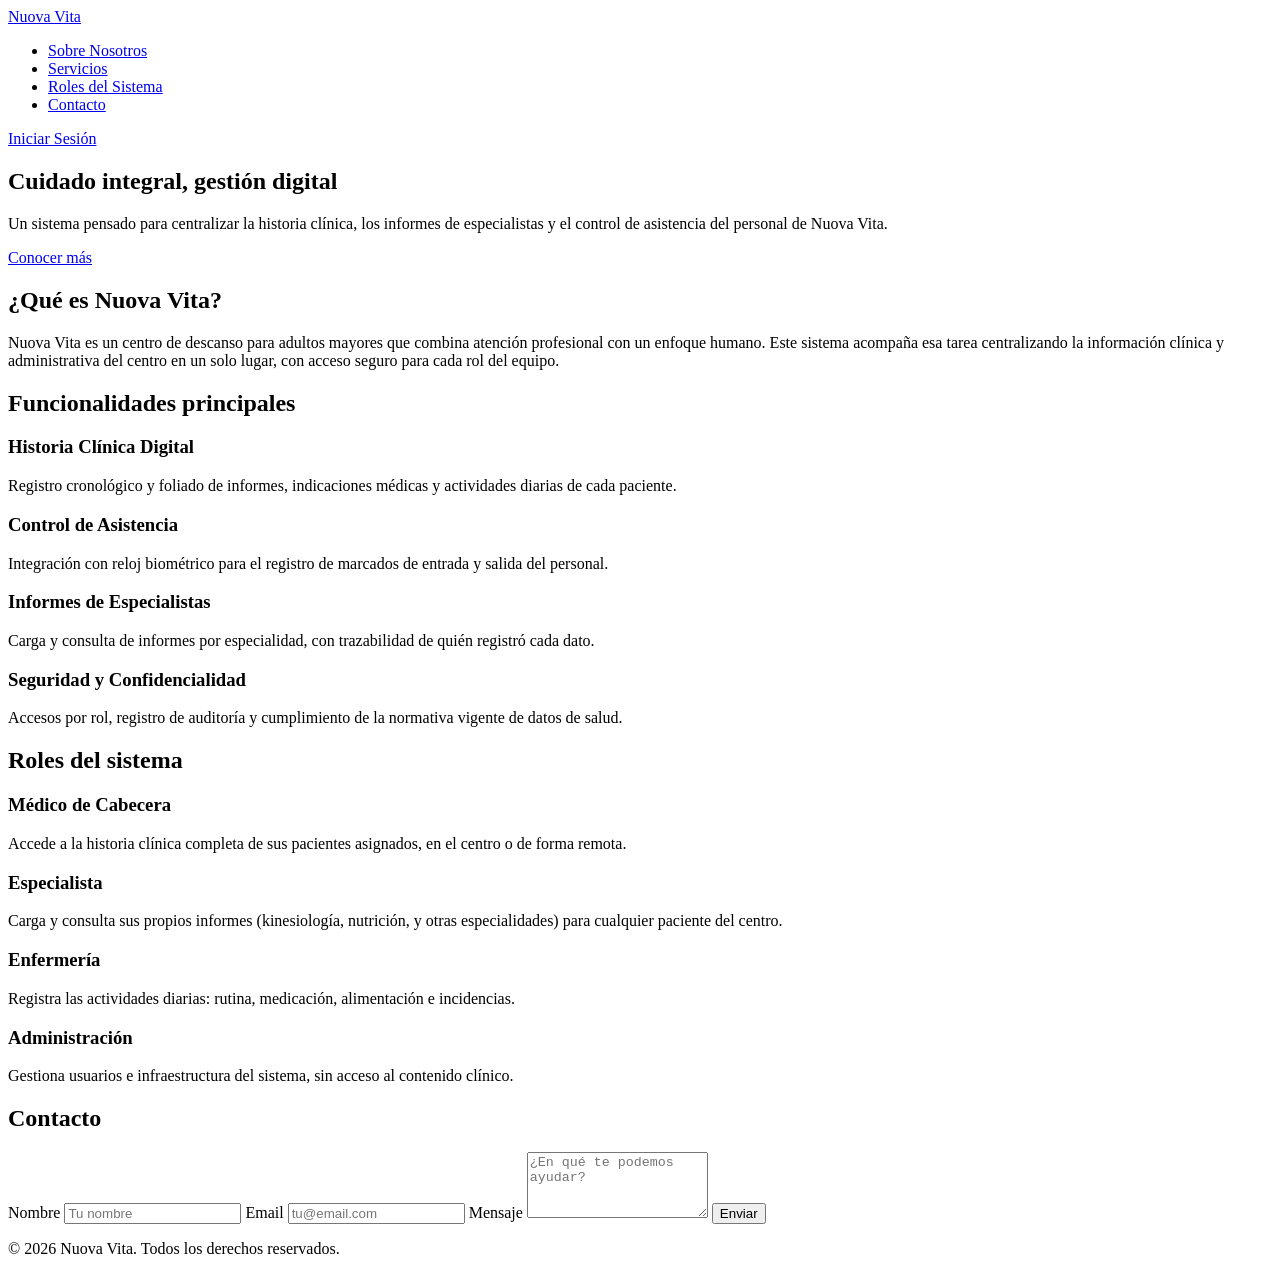
==== index.html @ c9beff94 "Creacion de index.html como maqueta TP1" ====
<!doctype html>
<!--
============================================================================
Nuova Vita — Landing / presentación institucional
----------------------------------------------------------------------------
Página de inicio del sitio. Presenta el centro y el sistema de gestión.
Estructura general:
    1. Header  -> logo + navegación + acceso al login
    2. Hero    -> mensaje principal de bienvenida
    3. Sobre Nosotros -> qué es Nuova Vita
    4. Servicios / Funcionalidades -> tarjetas
    5. Roles del sistema -> tarjetas
    6. Contacto -> formulario
    7. Footer
============================================================================
-->
<html lang="es">
    <head>
        <meta charset="UTF-8" />
        <meta name="viewport" content="width=device-width, initial-scale=1.0" />
        <title>Nuova Vita | Centro de Cuidado para Adultos Mayores</title>
        <meta
            name="description"
            content="Nuova Vita: centro de descanso para adultos mayores. Sistema de historia clínica digital, informes de especialistas y control de asistencia del personal."
        />

        <!-- Tipografías del sitio (Poppins para títulos, Nunito Sans para texto) -->
        <link rel="preconnect" href="https://fonts.googleapis.com" />
        <link rel="preconnect" href="https://fonts.gstatic.com" crossorigin />
        <link
            href="https://fonts.googleapis.com/css2?family=Poppins:wght@500;600;700&amp;family=Nunito+Sans:wght@400;600&amp;display=swap"
            rel="stylesheet"
        />

        <!-- Hoja de estilos propia -->
        <link rel="stylesheet" href="css/styles.css" />
    </head>
    <body>
        <!-- ===================== 1. Encabezado y navegación ===================== -->
        <header class="site-header">
            <div class="container header-inner">
                <a href="index.html" class="logo">Nuova Vita</a>

                <!-- Menú de anclas hacia las secciones de esta misma página -->
                <nav class="main-nav" aria-label="Navegación principal">
                    <ul>
                        <li><a href="#sobre-nosotros">Sobre Nosotros</a></li>
                        <li><a href="#servicios">Servicios</a></li>
                        <li><a href="#roles">Roles del Sistema</a></li>
                        <li><a href="#contacto">Contacto</a></li>
                    </ul>
                </nav>

                <!-- Acceso al sistema interno -->
                <a href="login.html" class="btn btn-primary">Iniciar Sesión</a>
            </div>
        </header>

        <main>
            <!-- ===================== 2. Hero (bienvenida) ===================== -->
            <section class="hero">
                <div class="container hero-content">
                    <h1>Cuidado integral, gestión digital</h1>
                    <p class="hero-subtitle">
                        Un sistema pensado para centralizar la historia clínica,
                        los informes de especialistas y el control de asistencia
                        del personal de Nuova Vita.
                    </p>
                    <a href="#servicios" class="btn btn-secondary"
                        >Conocer más</a
                    >
                </div>
            </section>

            <!-- ===================== 3. Sobre Nosotros ===================== -->
            <section id="sobre-nosotros" class="section">
                <div class="container">
                    <h2>¿Qué es Nuova Vita?</h2>
                    <p>
                        Nuova Vita es un centro de descanso para adultos mayores
                        que combina atención profesional con un enfoque humano.
                        Este sistema acompaña esa tarea centralizando la
                        información clínica y administrativa del centro en un
                        solo lugar, con acceso seguro para cada rol del equipo.
                    </p>
                </div>
            </section>

            <!-- ===================== 4. Servicios / Funcionalidades ===================== -->
            <section id="servicios" class="section section-alt">
                <div class="container">
                    <h2>Funcionalidades principales</h2>

                    <!-- Grilla de tarjetas: una por funcionalidad del sistema -->
                    <div class="card-grid">
                        <article class="card">
                            <h3>Historia Clínica Digital</h3>
                            <p>
                                Registro cronológico y foliado de informes,
                                indicaciones médicas y actividades diarias de
                                cada paciente.
                            </p>
                        </article>
                        <article class="card">
                            <h3>Control de Asistencia</h3>
                            <p>
                                Integración con reloj biométrico para el
                                registro de marcados de entrada y salida del
                                personal.
                            </p>
                        </article>
                        <article class="card">
                            <h3>Informes de Especialistas</h3>
                            <p>
                                Carga y consulta de informes por especialidad,
                                con trazabilidad de quién registró cada dato.
                            </p>
                        </article>
                        <article class="card">
                            <h3>Seguridad y Confidencialidad</h3>
                            <p>
                                Accesos por rol, registro de auditoría y
                                cumplimiento de la normativa vigente de datos de
                                salud.
                            </p>
                        </article>
                    </div>
                </div>
            </section>

            <!-- ===================== 5. Roles del sistema ===================== -->
            <section id="roles" class="section">
                <div class="container">
                    <h2>Roles del sistema</h2>

                    <!-- Misma grilla, con la variante .card-role (franja salvia) -->
                    <div class="card-grid">
                        <article class="card card-role">
                            <h3>Médico de Cabecera</h3>
                            <p>
                                Accede a la historia clínica completa de sus
                                pacientes asignados, en el centro o de forma
                                remota.
                            </p>
                        </article>
                        <article class="card card-role">
                            <h3>Especialista</h3>
                            <p>
                                Carga y consulta sus propios informes
                                (kinesiología, nutrición, y otras
                                especialidades) para cualquier paciente del
                                centro.
                            </p>
                        </article>
                        <article class="card card-role">
                            <h3>Enfermería</h3>
                            <p>
                                Registra las actividades diarias: rutina,
                                medicación, alimentación e incidencias.
                            </p>
                        </article>
                        <article class="card card-role">
                            <h3>Administración</h3>
                            <p>
                                Gestiona usuarios e infraestructura del sistema,
                                sin acceso al contenido clínico.
                            </p>
                        </article>
                    </div>
                </div>
            </section>

            <!-- ===================== 6. Contacto ===================== -->
            <section id="contacto" class="section section-alt">
                <div class="container">
                    <h2>Contacto</h2>

                    <!-- Formulario de consulta (todavía sin envío real: maqueta) -->
                    <form class="contact-form" action="#" method="post">
                        <label for="nombre">Nombre</label>
                        <input
                            type="text"
                            id="nombre"
                            name="nombre"
                            placeholder="Tu nombre"
                            autocomplete="name"
                            required
                        />

                        <label for="email">Email</label>
                        <input
                            type="email"
                            id="email"
                            name="email"
                            placeholder="tu@email.com"
                            autocomplete="email"
                            required
                        />

                        <label for="mensaje">Mensaje</label>
                        <textarea
                            id="mensaje"
                            name="mensaje"
                            rows="4"
                            placeholder="¿En qué te podemos ayudar?"
                            required
                        ></textarea>

                        <button type="submit" class="btn btn-primary">
                            Enviar
                        </button>
                    </form>
                </div>
            </section>
        </main>

        <!-- ===================== 7. Pie de página ===================== -->
        <footer class="site-footer">
            <div class="container">
                <p>&copy; 2026 Nuova Vita. Todos los derechos reservados.</p>
            </div>
        </footer>
    </body>
</html>
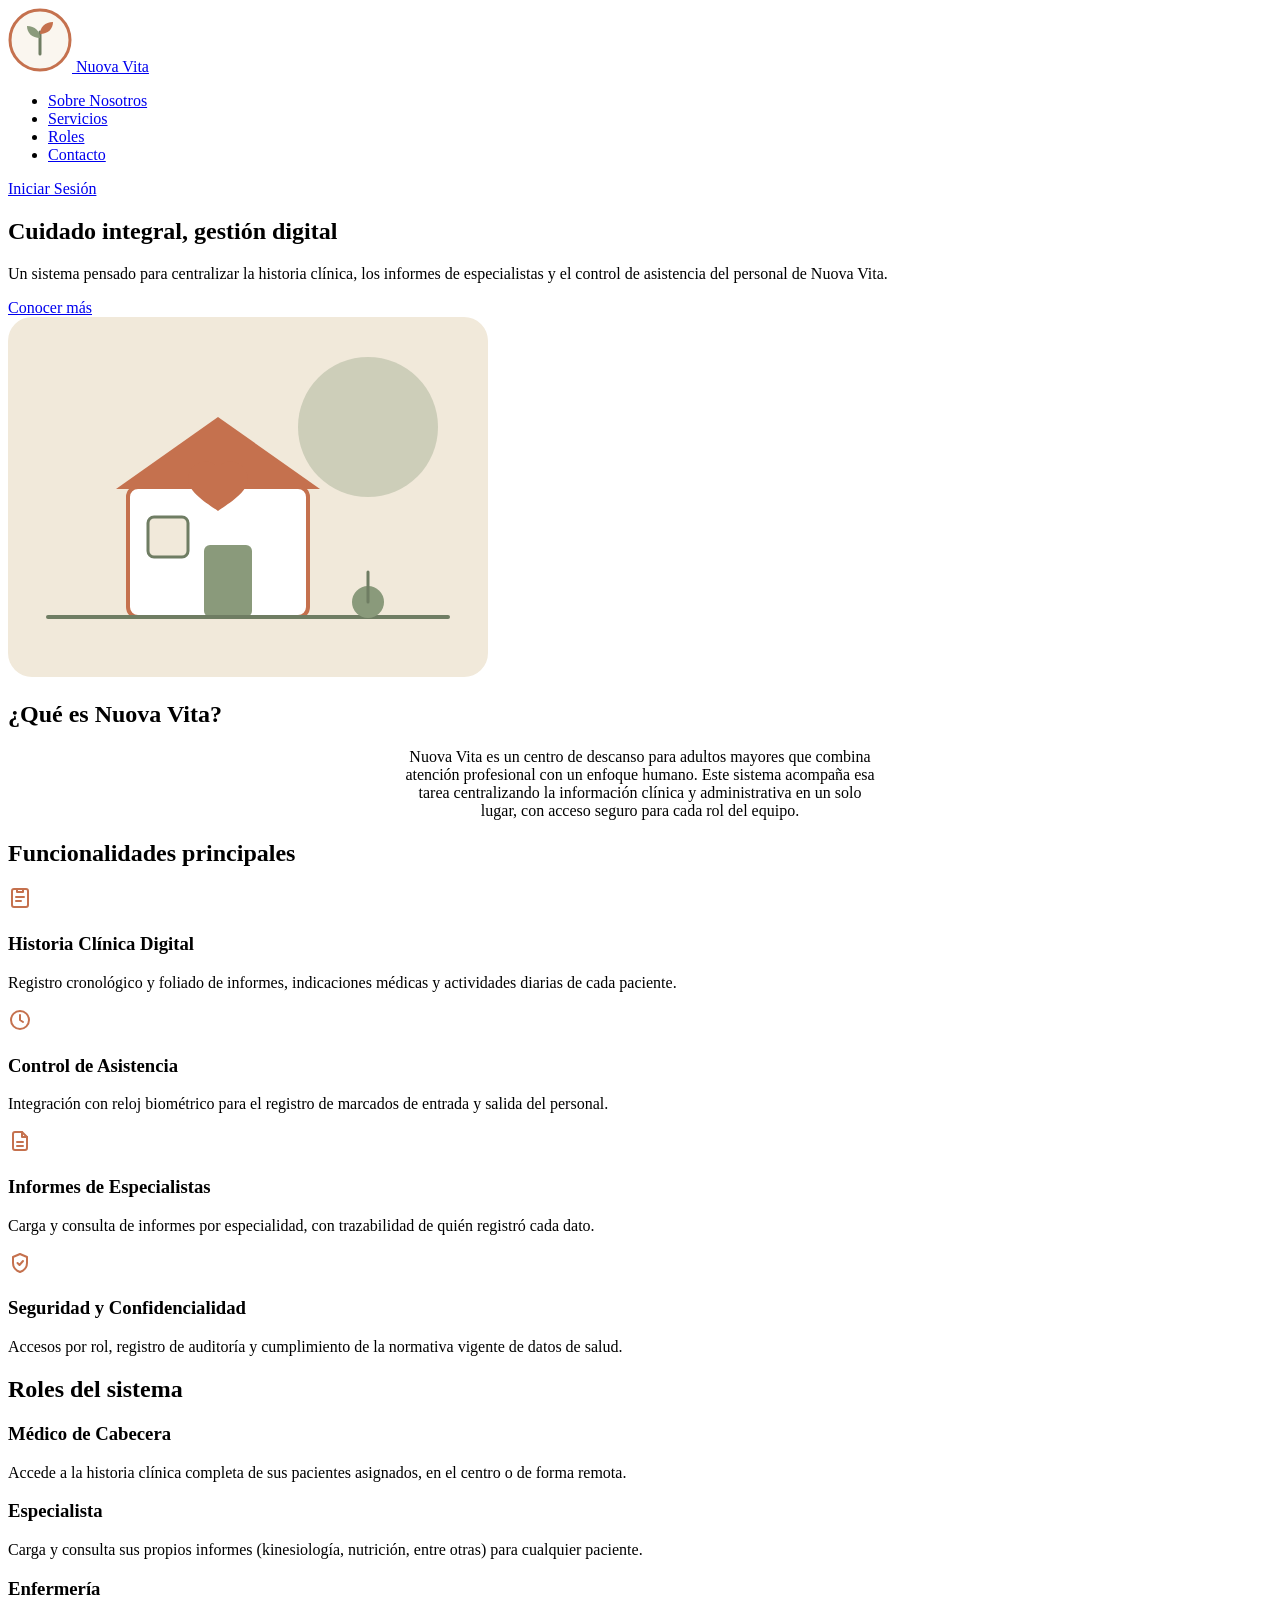
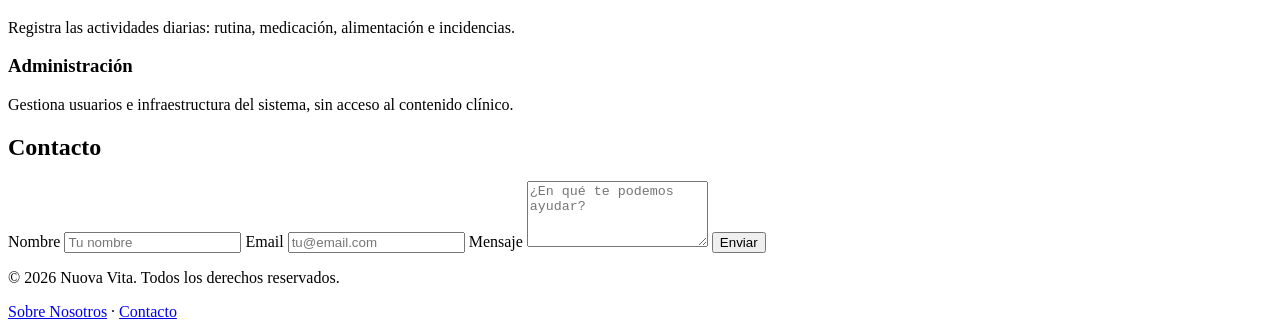
==== commit 2d6170a1: "Reformulacion de maquetado siguiendo pautas de tp2" ====
--- a/index.html
+++ b/index.html
@@ -1,224 +1,185 @@
-<!doctype html>
+<!DOCTYPE html>
 <!--
-============================================================================
-Nuova Vita — Landing / presentación institucional
-----------------------------------------------------------------------------
-Página de inicio del sitio. Presenta el centro y el sistema de gestión.
-Estructura general:
-    1. Header  -> logo + navegación + acceso al login
-    2. Hero    -> mensaje principal de bienvenida
-    3. Sobre Nosotros -> qué es Nuova Vita
-    4. Servicios / Funcionalidades -> tarjetas
-    5. Roles del sistema -> tarjetas
-    6. Contacto -> formulario
-    7. Footer
-============================================================================
+  ============================================================================
+  Nuova Vita — TP2 · index.html (landing institucional)
+  ----------------------------------------------------------------------------
+  HTML semántico: <header> <nav> <main> <section> <article> <footer>.
+  Secciones y técnica CSS que demuestra cada una:
+    · Hero        -> CSS Grid (texto + imagen)
+    · Servicios   -> CSS Grid (grilla de tarjetas)
+    · Roles       -> Flexbox (tarjetas con wrap)
+    · Contacto    -> Flexbox (formulario en columna)
+  Todos los estilos viven en el archivo externo style.css.
+  ============================================================================
 -->
 <html lang="es">
-    <head>
-        <meta charset="UTF-8" />
-        <meta name="viewport" content="width=device-width, initial-scale=1.0" />
-        <title>Nuova Vita | Centro de Cuidado para Adultos Mayores</title>
-        <meta
-            name="description"
-            content="Nuova Vita: centro de descanso para adultos mayores. Sistema de historia clínica digital, informes de especialistas y control de asistencia del personal."
-        />
+<head>
+  <meta charset="UTF-8">
+  <meta name="viewport" content="width=device-width, initial-scale=1.0">
+  <title>Nuova Vita | Centro de Cuidado para Adultos Mayores</title>
+  <link rel="icon" type="image/svg+xml" href="img/favicon.svg">
 
-        <!-- Tipografías del sitio (Poppins para títulos, Nunito Sans para texto) -->
-        <link rel="preconnect" href="https://fonts.googleapis.com" />
-        <link rel="preconnect" href="https://fonts.gstatic.com" crossorigin />
-        <link
-            href="https://fonts.googleapis.com/css2?family=Poppins:wght@500;600;700&amp;family=Nunito+Sans:wght@400;600&amp;display=swap"
-            rel="stylesheet"
-        />
+  <!-- Tipografías: Poppins (títulos) + Nunito Sans (texto) -->
+  <link rel="preconnect" href="https://fonts.googleapis.com">
+  <link href="https://fonts.googleapis.com/css2?family=Poppins:wght@500;600;700&amp;family=Nunito+Sans:wght@400;600&amp;display=swap" rel="stylesheet">
 
-        <!-- Hoja de estilos propia -->
-        <link rel="stylesheet" href="css/styles.css" />
-    </head>
-    <body>
-        <!-- ===================== 1. Encabezado y navegación ===================== -->
-        <header class="site-header">
-            <div class="container header-inner">
-                <a href="index.html" class="logo">Nuova Vita</a>
+  <!-- Hoja de estilos externa (obligatoria en el TP) -->
+  <link rel="stylesheet" href="style.css">
+</head>
+<body>
 
-                <!-- Menú de anclas hacia las secciones de esta misma página -->
-                <nav class="main-nav" aria-label="Navegación principal">
-                    <ul>
-                        <li><a href="#sobre-nosotros">Sobre Nosotros</a></li>
-                        <li><a href="#servicios">Servicios</a></li>
-                        <li><a href="#roles">Roles del Sistema</a></li>
-                        <li><a href="#contacto">Contacto</a></li>
-                    </ul>
-                </nav>
+  <!-- ===================== HEADER + NAV (Flexbox) ===================== -->
+  <header class="site-header">
+    <div class="container header-inner">
+      <a href="index.html" class="logo">
+        <img src="img/logo.svg" alt="Logo de Nuova Vita">
+        <span>Nuova Vita</span>
+      </a>
 
-                <!-- Acceso al sistema interno -->
-                <a href="login.html" class="btn btn-primary">Iniciar Sesión</a>
-            </div>
-        </header>
+      <nav class="main-nav" aria-label="Navegación principal">
+        <ul>
+          <li><a href="#sobre-nosotros">Sobre Nosotros</a></li>
+          <li><a href="#servicios">Servicios</a></li>
+          <li><a href="#roles">Roles</a></li>
+          <li><a href="#contacto">Contacto</a></li>
+        </ul>
+      </nav>
 
-        <main>
-            <!-- ===================== 2. Hero (bienvenida) ===================== -->
-            <section class="hero">
-                <div class="container hero-content">
-                    <h1>Cuidado integral, gestión digital</h1>
-                    <p class="hero-subtitle">
-                        Un sistema pensado para centralizar la historia clínica,
-                        los informes de especialistas y el control de asistencia
-                        del personal de Nuova Vita.
-                    </p>
-                    <a href="#servicios" class="btn btn-secondary"
-                        >Conocer más</a
-                    >
-                </div>
-            </section>
+      <a href="login.html" class="btn btn-primary">Iniciar Sesión</a>
+    </div>
+  </header>
 
-            <!-- ===================== 3. Sobre Nosotros ===================== -->
-            <section id="sobre-nosotros" class="section">
-                <div class="container">
-                    <h2>¿Qué es Nuova Vita?</h2>
-                    <p>
-                        Nuova Vita es un centro de descanso para adultos mayores
-                        que combina atención profesional con un enfoque humano.
-                        Este sistema acompaña esa tarea centralizando la
-                        información clínica y administrativa del centro en un
-                        solo lugar, con acceso seguro para cada rol del equipo.
-                    </p>
-                </div>
-            </section>
+  <main>
 
-            <!-- ===================== 4. Servicios / Funcionalidades ===================== -->
-            <section id="servicios" class="section section-alt">
-                <div class="container">
-                    <h2>Funcionalidades principales</h2>
+    <!-- ===================== HERO (CSS Grid: texto + imagen) ===================== -->
+    <section class="hero">
+      <div class="container hero-grid">
+        <div class="hero-text">
+          <h1>Cuidado integral, gestión digital</h1>
+          <p>
+            Un sistema pensado para centralizar la historia clínica, los informes
+            de especialistas y el control de asistencia del personal de Nuova Vita.
+          </p>
+          <a href="#servicios" class="btn btn-secondary">Conocer más</a>
+        </div>
+        <div class="hero-img">
+          <img src="img/hero.svg" alt="Ilustración de un hogar con un corazón, símbolo de cuidado">
+        </div>
+      </div>
+    </section>
 
-                    <!-- Grilla de tarjetas: una por funcionalidad del sistema -->
-                    <div class="card-grid">
-                        <article class="card">
-                            <h3>Historia Clínica Digital</h3>
-                            <p>
-                                Registro cronológico y foliado de informes,
-                                indicaciones médicas y actividades diarias de
-                                cada paciente.
-                            </p>
-                        </article>
-                        <article class="card">
-                            <h3>Control de Asistencia</h3>
-                            <p>
-                                Integración con reloj biométrico para el
-                                registro de marcados de entrada y salida del
-                                personal.
-                            </p>
-                        </article>
-                        <article class="card">
-                            <h3>Informes de Especialistas</h3>
-                            <p>
-                                Carga y consulta de informes por especialidad,
-                                con trazabilidad de quién registró cada dato.
-                            </p>
-                        </article>
-                        <article class="card">
-                            <h3>Seguridad y Confidencialidad</h3>
-                            <p>
-                                Accesos por rol, registro de auditoría y
-                                cumplimiento de la normativa vigente de datos de
-                                salud.
-                            </p>
-                        </article>
-                    </div>
-                </div>
-            </section>
+    <!-- ===================== SOBRE NOSOTROS ===================== -->
+    <section id="sobre-nosotros" class="section">
+      <div class="container">
+        <h2 class="section-title">¿Qué es Nuova Vita?</h2>
+        <p style="max-width:60ch;margin-inline:auto;text-align:center;color:var(--color-text-light)">
+          Nuova Vita es un centro de descanso para adultos mayores que combina
+          atención profesional con un enfoque humano. Este sistema acompaña esa
+          tarea centralizando la información clínica y administrativa en un solo
+          lugar, con acceso seguro para cada rol del equipo.
+        </p>
+      </div>
+    </section>
 
-            <!-- ===================== 5. Roles del sistema ===================== -->
-            <section id="roles" class="section">
-                <div class="container">
-                    <h2>Roles del sistema</h2>
+    <!-- ===================== SERVICIOS (CSS Grid de tarjetas) ===================== -->
+    <section id="servicios" class="section section-alt">
+      <div class="container">
+        <h2 class="section-title">Funcionalidades principales</h2>
 
-                    <!-- Misma grilla, con la variante .card-role (franja salvia) -->
-                    <div class="card-grid">
-                        <article class="card card-role">
-                            <h3>Médico de Cabecera</h3>
-                            <p>
-                                Accede a la historia clínica completa de sus
-                                pacientes asignados, en el centro o de forma
-                                remota.
-                            </p>
-                        </article>
-                        <article class="card card-role">
-                            <h3>Especialista</h3>
-                            <p>
-                                Carga y consulta sus propios informes
-                                (kinesiología, nutrición, y otras
-                                especialidades) para cualquier paciente del
-                                centro.
-                            </p>
-                        </article>
-                        <article class="card card-role">
-                            <h3>Enfermería</h3>
-                            <p>
-                                Registra las actividades diarias: rutina,
-                                medicación, alimentación e incidencias.
-                            </p>
-                        </article>
-                        <article class="card card-role">
-                            <h3>Administración</h3>
-                            <p>
-                                Gestiona usuarios e infraestructura del sistema,
-                                sin acceso al contenido clínico.
-                            </p>
-                        </article>
-                    </div>
-                </div>
-            </section>
+        <div class="card-grid">
+          <article class="card">
+            <span class="icon" aria-hidden="true">
+              <svg width="24" height="24" viewBox="0 0 24 24" fill="none" stroke="#C5714E" stroke-width="2" stroke-linecap="round" stroke-linejoin="round"><rect x="4" y="3" width="16" height="18" rx="2"/><path d="M9 3v3h6V3"/><path d="M8 11h8M8 15h5"/></svg>
+            </span>
+            <h3>Historia Clínica Digital</h3>
+            <p>Registro cronológico y foliado de informes, indicaciones médicas y actividades diarias de cada paciente.</p>
+          </article>
 
-            <!-- ===================== 6. Contacto ===================== -->
-            <section id="contacto" class="section section-alt">
-                <div class="container">
-                    <h2>Contacto</h2>
+          <article class="card">
+            <span class="icon" aria-hidden="true">
+              <svg width="24" height="24" viewBox="0 0 24 24" fill="none" stroke="#C5714E" stroke-width="2" stroke-linecap="round" stroke-linejoin="round"><circle cx="12" cy="12" r="9"/><path d="M12 7v5l3 2"/></svg>
+            </span>
+            <h3>Control de Asistencia</h3>
+            <p>Integración con reloj biométrico para el registro de marcados de entrada y salida del personal.</p>
+          </article>
 
-                    <!-- Formulario de consulta (todavía sin envío real: maqueta) -->
-                    <form class="contact-form" action="#" method="post">
-                        <label for="nombre">Nombre</label>
-                        <input
-                            type="text"
-                            id="nombre"
-                            name="nombre"
-                            placeholder="Tu nombre"
-                            autocomplete="name"
-                            required
-                        />
+          <article class="card">
+            <span class="icon" aria-hidden="true">
+              <svg width="24" height="24" viewBox="0 0 24 24" fill="none" stroke="#C5714E" stroke-width="2" stroke-linecap="round" stroke-linejoin="round"><path d="M14 3H7a2 2 0 0 0-2 2v14a2 2 0 0 0 2 2h10a2 2 0 0 0 2-2V8z"/><path d="M14 3v5h5"/><path d="M9 13h6M9 17h6"/></svg>
+            </span>
+            <h3>Informes de Especialistas</h3>
+            <p>Carga y consulta de informes por especialidad, con trazabilidad de quién registró cada dato.</p>
+          </article>
 
-                        <label for="email">Email</label>
-                        <input
-                            type="email"
-                            id="email"
-                            name="email"
-                            placeholder="tu@email.com"
-                            autocomplete="email"
-                            required
-                        />
+          <article class="card">
+            <span class="icon" aria-hidden="true">
+              <svg width="24" height="24" viewBox="0 0 24 24" fill="none" stroke="#C5714E" stroke-width="2" stroke-linecap="round" stroke-linejoin="round"><path d="M12 3l7 3v6c0 4.5-3 7.5-7 9-4-1.5-7-4.5-7-9V6z"/><path d="M9.5 12l2 2 3.5-4"/></svg>
+            </span>
+            <h3>Seguridad y Confidencialidad</h3>
+            <p>Accesos por rol, registro de auditoría y cumplimiento de la normativa vigente de datos de salud.</p>
+          </article>
+        </div>
+      </div>
+    </section>
 
-                        <label for="mensaje">Mensaje</label>
-                        <textarea
-                            id="mensaje"
-                            name="mensaje"
-                            rows="4"
-                            placeholder="¿En qué te podemos ayudar?"
-                            required
-                        ></textarea>
+    <!-- ===================== ROLES (Flexbox con wrap) ===================== -->
+    <section id="roles" class="section">
+      <div class="container">
+        <h2 class="section-title">Roles del sistema</h2>
 
-                        <button type="submit" class="btn btn-primary">
-                            Enviar
-                        </button>
-                    </form>
-                </div>
-            </section>
-        </main>
+        <div class="roles-list">
+          <article class="role-card">
+            <h3>Médico de Cabecera</h3>
+            <p>Accede a la historia clínica completa de sus pacientes asignados, en el centro o de forma remota.</p>
+          </article>
+          <article class="role-card">
+            <h3>Especialista</h3>
+            <p>Carga y consulta sus propios informes (kinesiología, nutrición, entre otras) para cualquier paciente.</p>
+          </article>
+          <article class="role-card">
+            <h3>Enfermería</h3>
+            <p>Registra las actividades diarias: rutina, medicación, alimentación e incidencias.</p>
+          </article>
+          <article class="role-card">
+            <h3>Administración</h3>
+            <p>Gestiona usuarios e infraestructura del sistema, sin acceso al contenido clínico.</p>
+          </article>
+        </div>
+      </div>
+    </section>
 
-        <!-- ===================== 7. Pie de página ===================== -->
-        <footer class="site-footer">
-            <div class="container">
-                <p>&copy; 2026 Nuova Vita. Todos los derechos reservados.</p>
-            </div>
-        </footer>
-    </body>
-</html>+    <!-- ===================== CONTACTO (Flexbox: formulario) ===================== -->
+    <section id="contacto" class="section section-alt">
+      <div class="container">
+        <h2 class="section-title">Contacto</h2>
+
+        <form class="form" aria-label="Formulario de contacto">
+          <label for="nombre">Nombre</label>
+          <input type="text" id="nombre" name="nombre" placeholder="Tu nombre">
+
+          <label for="email">Email</label>
+          <input type="email" id="email" name="email" placeholder="tu@email.com">
+
+          <label for="mensaje">Mensaje</label>
+          <textarea id="mensaje" name="mensaje" rows="4" placeholder="¿En qué te podemos ayudar?"></textarea>
+
+          <button type="submit" class="btn btn-primary btn-block">Enviar</button>
+        </form>
+      </div>
+    </section>
+
+  </main>
+
+  <!-- ===================== FOOTER (Flexbox) ===================== -->
+  <footer class="site-footer">
+    <div class="container footer-inner">
+      <p>&copy; 2026 Nuova Vita. Todos los derechos reservados.</p>
+      <nav aria-label="Enlaces del pie">
+        <a href="#sobre-nosotros">Sobre Nosotros</a> ·
+        <a href="#contacto">Contacto</a>
+      </nav>
+    </div>
+  </footer>
+
+</body>
+</html>
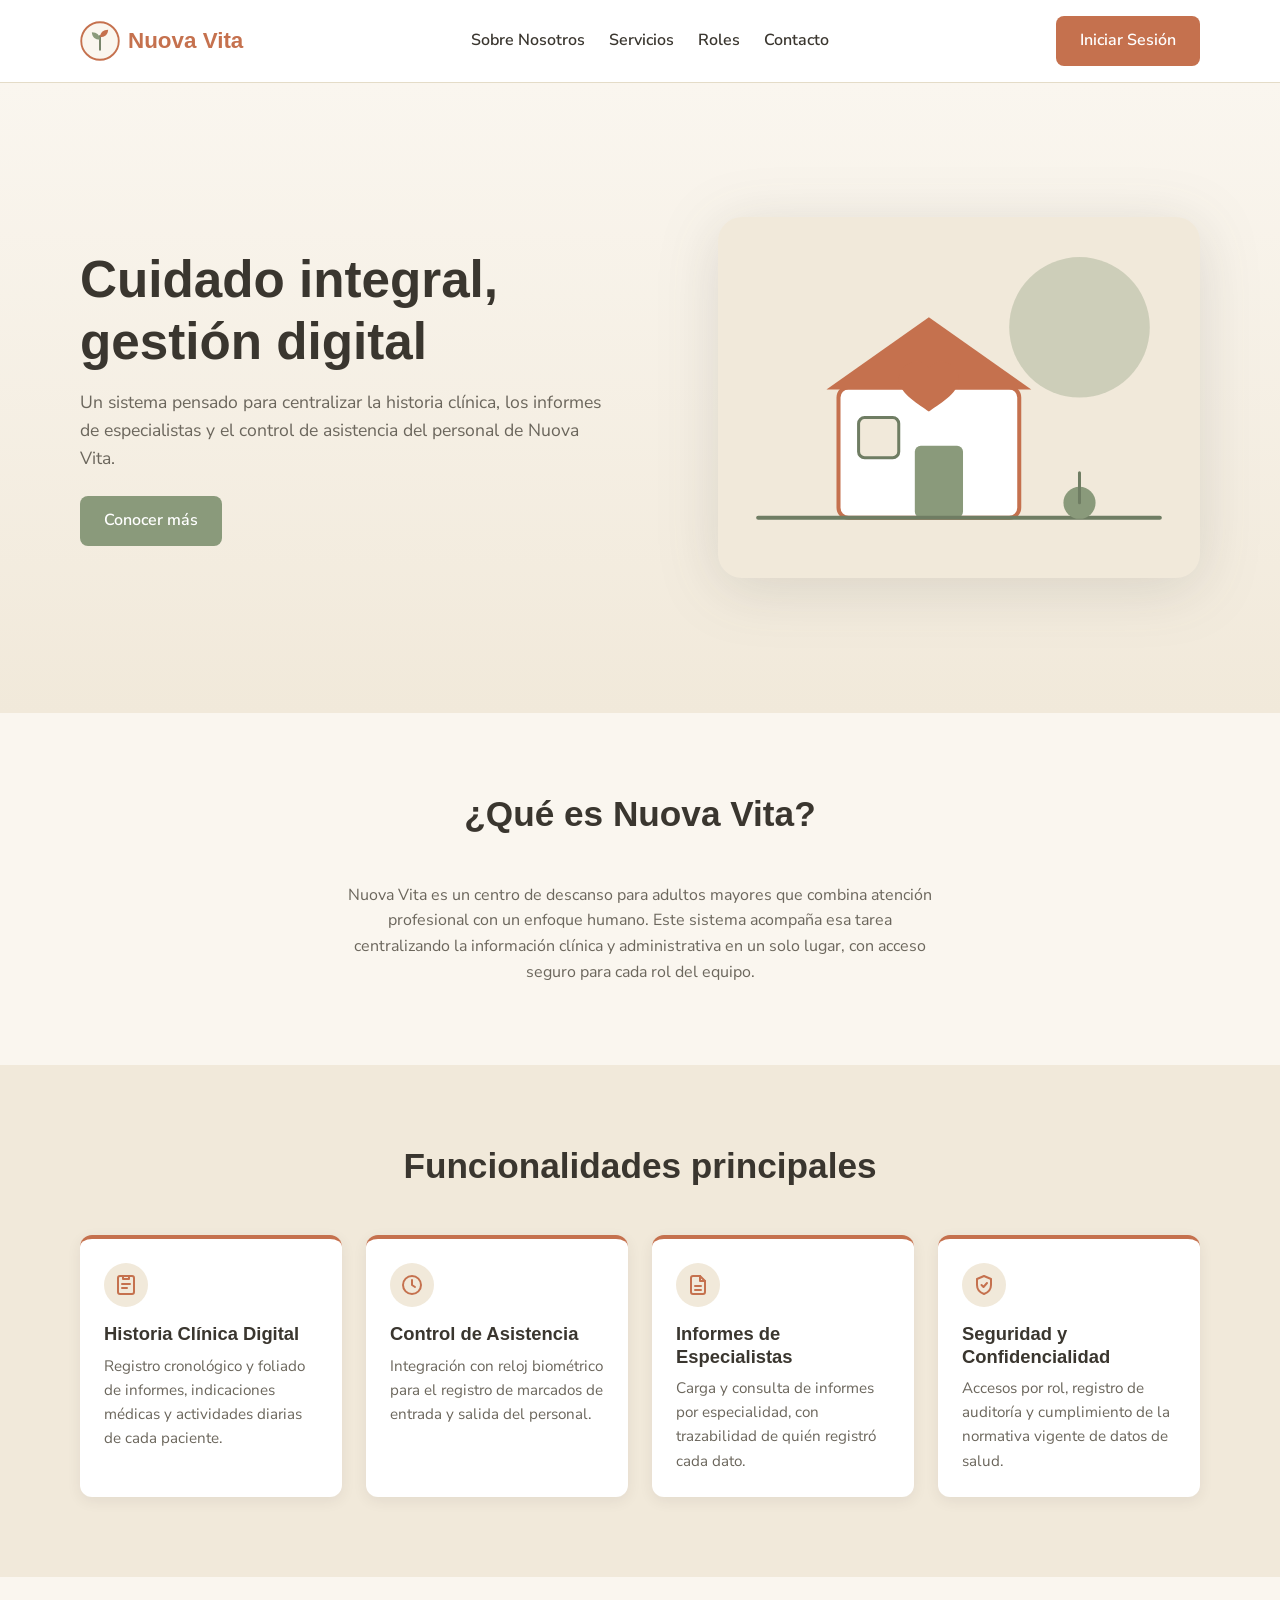
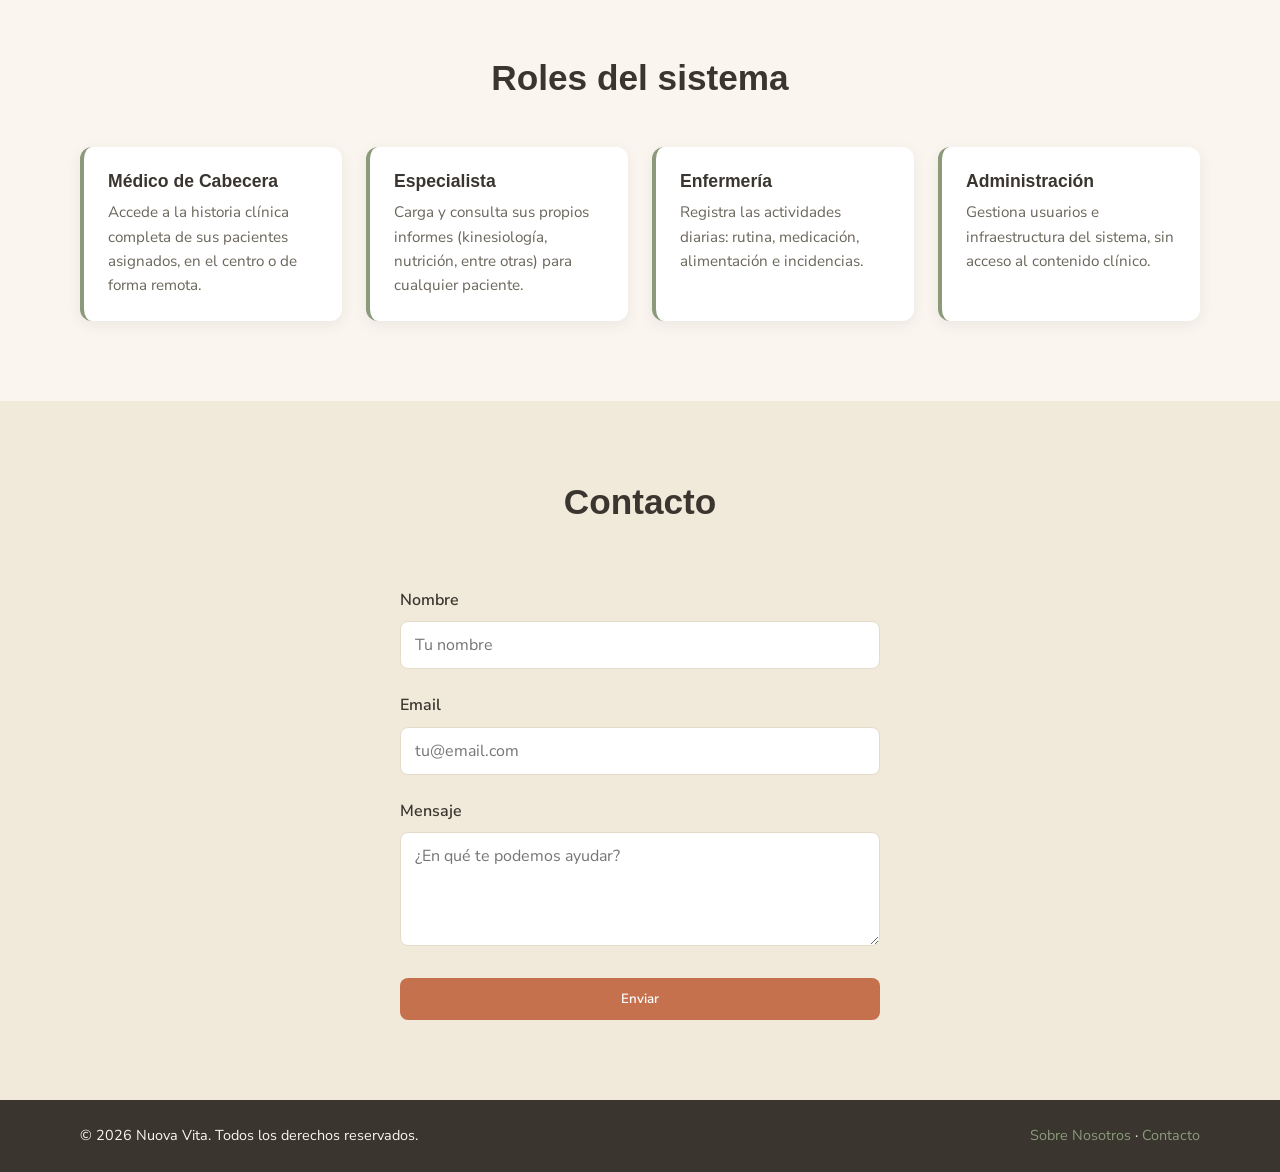
==== commit a1d305ff: "correccion de error de ruta de styles.css" ====
--- a/index.html
+++ b/index.html
@@ -21,10 +21,10 @@
 
   <!-- Tipografías: Poppins (títulos) + Nunito Sans (texto) -->
   <link rel="preconnect" href="https://fonts.googleapis.com">
-  <link href="https://fonts.googleapis.com/css2?family=Poppins:wght@500;600;700&amp;family=Nunito+Sans:wght@400;600&amp;display=swap" rel="stylesheet">
+  <link href="https://fonts.googleapis.com/css2?family=Poppgitins:wght@500;600;700&amp;family=Nunito+Sans:wght@400;600&amp;display=swap" rel="stylesheet">
 
   <!-- Hoja de estilos externa (obligatoria en el TP) -->
-  <link rel="stylesheet" href="style.css">
+  <link rel="stylesheet" href="styles/styles.css">
 </head>
 <body>
 
--- a/styles/styles.css
+++ b/styles/styles.css
@@ -0,0 +1,706 @@
+/* ============================================================================
+   Nuova Vita — TP2: Interfaz web con Flexbox, Grid, variables CSS y Responsive
+   ----------------------------------------------------------------------------
+   Hoja de estilos ÚNICA y EXTERNA (style.css) compartida por:
+     - index.html      (landing institucional)
+     - login.html      (inicio de sesión)
+     - dashboard.html  (panel interno)
+
+   Mapa rápido de requisitos del TP (dónde ver cada cosa):
+     • Variables CSS (:root + var())  -> Sección 1
+     • Box Model (margin/padding/border/box-sizing) -> Sección 2 y en todo el archivo
+     • CSS GRID   -> Hero (Sec. 5), Servicios (Sec. 6), layout del Dashboard (Sec. 11)
+     • FLEXBOX    -> Nav (Sec. 4), Roles (Sec. 7), Footer (Sec. 9), formularios (Sec. 8)
+     • Media Queries / Responsive -> Sección 12
+     • Unidades: px, %, rem, vh, vw, fr -> usadas a lo largo de todo el archivo
+   ========================================================================= */
+
+
+/* ----------------------------------------------------------------------------
+   1. VARIABLES CSS  (se definen una vez en :root y se reusan con var())
+   ------------------------------------------------------------------------- */
+:root {
+    /* Colores — paleta del proyecto: terracota / salvia / crema */
+    --color-bg: #FAF6EF;
+    /* crema  — fondo general */
+    --color-bg-alt: #F1E9DA;
+    /* crema oscuro — secciones alternadas */
+    --color-primary: #C5714E;
+    /* terracota */
+    --color-primary-dark: #A85A3A;
+    --color-secondary: #8A9A7B;
+    /* salvia */
+    --color-secondary-dark: #6F7D63;
+    --color-text: #3A362F;
+    --color-text-light: #6B665C;
+    --color-white: #FFFFFF;
+    --color-border: #E4DCC8;
+
+    /* Tipografías */
+    --font-heading: 'Poppins', sans-serif;
+    --font-body: 'Nunito Sans', sans-serif;
+
+    /* Escala de espaciados (en rem) — para márgenes y paddings coherentes */
+    --space-xs: 0.5rem;
+    --space-sm: 1rem;
+    --space-md: 1.5rem;
+    --space-lg: 3rem;
+    --space-xl: 5rem;
+
+    /* Bordes y sombras */
+    --radius: 12px;
+    /* px */
+    --radius-sm: 8px;
+    --border: 1px solid var(--color-border);
+    /* border reutilizable */
+    --shadow: 0 4px 14px rgba(58, 54, 47, 0.08);
+    /* sombra suave */
+    --shadow-lg: 0 10px 30px rgba(58, 54, 47, 0.14);
+
+    /* Ancho máximo del contenido */
+    --max-width: 1120px;
+}
+
+
+/* ----------------------------------------------------------------------------
+   2. RESET y BOX MODEL
+   box-sizing: border-box hace que padding y border NO agranden el ancho.
+   ------------------------------------------------------------------------- */
+*,
+*::before,
+*::after {
+    box-sizing: border-box;
+    /* Box Model */
+    margin: 0;
+    /* reseteamos márgenes por defecto */
+    padding: 0;
+    /* reseteamos paddings por defecto */
+}
+
+html {
+    scroll-behavior: smooth;
+}
+
+/* scroll suave con los anclas del nav */
+
+body {
+    font-family: var(--font-body);
+    color: var(--color-text);
+    background-color: var(--color-bg);
+    line-height: 1.6;
+}
+
+img {
+    max-width: 100%;
+    display: block;
+}
+
+/* imágenes fluidas (100% del contenedor) */
+
+h1,
+h2,
+h3 {
+    font-family: var(--font-heading);
+    color: var(--color-text);
+    line-height: 1.2;
+}
+
+
+/* ----------------------------------------------------------------------------
+   3. UTILIDADES (contenedor centrado + botones)
+   ------------------------------------------------------------------------- */
+
+/* min(90%, --max-width): usa % en pantallas chicas y se topa en el máximo */
+.container {
+    width: min(90%, var(--max-width));
+    margin-inline: auto;
+}
+
+.btn {
+    display: inline-block;
+    padding: 0.75rem 1.5rem;
+    /* padding (Box Model) en rem */
+    border: none;
+    border-radius: var(--radius-sm);
+    font-family: var(--font-body);
+    font-weight: 600;
+    text-decoration: none;
+    cursor: pointer;
+    transition: background-color 0.2s ease, transform 0.2s ease;
+}
+
+.btn:hover {
+    transform: translateY(-2px);
+}
+
+/* leve elevación al pasar el mouse */
+
+.btn-primary {
+    background-color: var(--color-primary);
+    color: var(--color-white);
+}
+
+.btn-primary:hover {
+    background-color: var(--color-primary-dark);
+}
+
+.btn-secondary {
+    background-color: var(--color-secondary);
+    color: var(--color-white);
+}
+
+.btn-secondary:hover {
+    background-color: var(--color-secondary-dark);
+}
+
+.btn-block {
+    width: 100%;
+    text-align: center;
+}
+
+/* ancho 100% (login) */
+
+/* Título de sección reutilizable */
+.section-title {
+    font-size: clamp(1.6rem, 4vw, 2.2rem);
+    /* clamp con vw: tamaño fluido */
+    text-align: center;
+    margin-bottom: var(--space-lg);
+}
+
+
+/* ----------------------------------------------------------------------------
+   4. HEADER + NAV  ->  FLEXBOX
+   Distribuye logo, menú y botón en una fila, alineados verticalmente.
+   ------------------------------------------------------------------------- */
+.site-header {
+    background-color: var(--color-white);
+    border-bottom: var(--border);
+    position: sticky;
+    top: 0;
+    z-index: 10;
+}
+
+.header-inner {
+    display: flex;
+    /* FLEXBOX */
+    align-items: center;
+    /* centra verticalmente */
+    justify-content: space-between;
+    /* empuja los extremos */
+    gap: var(--space-md);
+    padding-block: var(--space-sm);
+}
+
+.logo {
+    display: flex;
+    /* FLEXBOX: ícono + texto del logo */
+    align-items: center;
+    gap: var(--space-xs);
+    font-family: var(--font-heading);
+    font-weight: 700;
+    font-size: 1.4rem;
+    color: var(--color-primary);
+    text-decoration: none;
+}
+
+.logo img {
+    width: 40px;
+    height: 40px;
+}
+
+/* tamaño fijo en px del logo */
+
+.main-nav ul {
+    list-style: none;
+    display: flex;
+    /* FLEXBOX: menú horizontal */
+    gap: var(--space-md);
+}
+
+.main-nav a {
+    text-decoration: none;
+    color: var(--color-text);
+    font-weight: 600;
+}
+
+.main-nav a:hover {
+    color: var(--color-primary);
+}
+
+
+/* ----------------------------------------------------------------------------
+   5. HERO  ->  CSS GRID (dos columnas: texto + imagen)
+   min-height con vh para que ocupe buena parte del alto de la ventana.
+   ------------------------------------------------------------------------- */
+.hero {
+    background: linear-gradient(180deg, var(--color-bg) 0%, var(--color-bg-alt) 100%);
+    padding-block: var(--space-xl);
+    min-height: 70vh;
+    /* vh: 70% del alto de la ventana */
+    display: grid;
+    place-items: center;
+}
+
+.hero-grid {
+    display: grid;
+    /* CSS GRID */
+    grid-template-columns: 1.1fr 0.9fr;
+    /* fr: dos columnas proporcionales */
+    gap: var(--space-lg);
+    align-items: center;
+}
+
+.hero-text h1 {
+    font-size: clamp(2rem, 5vw, 3.2rem);
+    /* vw + rem: título fluido */
+    margin-bottom: var(--space-sm);
+}
+
+.hero-text p {
+    color: var(--color-text-light);
+    font-size: 1.1rem;
+    margin-bottom: var(--space-md);
+    max-width: 90%;
+    /* % */
+}
+
+.hero-img img {
+    width: 100%;
+    /* % */
+    filter: drop-shadow(var(--shadow-lg));
+}
+
+
+/* ----------------------------------------------------------------------------
+   6. SERVICIOS / FUNCIONALIDADES  ->  CSS GRID de tarjetas
+   auto-fit + minmax: las columnas se acomodan solas según el ancho.
+   ------------------------------------------------------------------------- */
+.section {
+    padding-block: var(--space-xl);
+}
+
+.section-alt {
+    background-color: var(--color-bg-alt);
+}
+
+.card-grid {
+    display: grid;
+    /* CSS GRID */
+    grid-template-columns: repeat(auto-fit, minmax(15rem, 1fr));
+    /* rem + fr */
+    gap: var(--space-md);
+}
+
+.card {
+    background: var(--color-white);
+    padding: var(--space-md);
+    /* padding */
+    border-radius: var(--radius);
+    border-top: 4px solid var(--color-primary);
+    /* border en px */
+    box-shadow: var(--shadow);
+    /* sombra */
+}
+
+.card h3 {
+    margin-bottom: var(--space-xs);
+    font-size: 1.15rem;
+}
+
+.card p {
+    color: var(--color-text-light);
+    font-size: 0.95rem;
+}
+
+.card .icon {
+    width: 44px;
+    height: 44px;
+    /* px */
+    margin-bottom: var(--space-sm);
+    display: grid;
+    place-items: center;
+    background: var(--color-bg-alt);
+    border-radius: 50%;
+    /* círculo */
+    font-size: 1.4rem;
+}
+
+
+/* ----------------------------------------------------------------------------
+   7. ROLES DEL SISTEMA  ->  FLEXBOX (con wrap)
+   A diferencia de Servicios (Grid), acá las tarjetas se distribuyen con flex.
+   ------------------------------------------------------------------------- */
+.roles-list {
+    display: flex;
+    /* FLEXBOX */
+    flex-wrap: wrap;
+    /* pasan a varias filas si no entran */
+    gap: var(--space-md);
+}
+
+.role-card {
+    flex: 1 1 15rem;
+    /* crecer/encoger, base 15rem (rem) */
+    background: var(--color-white);
+    padding: var(--space-md);
+    border-radius: var(--radius);
+    border-left: 4px solid var(--color-secondary);
+    /* border */
+    box-shadow: var(--shadow);
+}
+
+.role-card h3 {
+    margin-bottom: var(--space-xs);
+    font-size: 1.1rem;
+}
+
+.role-card p {
+    color: var(--color-text-light);
+    font-size: 0.95rem;
+}
+
+
+/* ----------------------------------------------------------------------------
+   8. FORMULARIOS (contacto + login)  ->  FLEXBOX en columna
+   ------------------------------------------------------------------------- */
+.form {
+    display: flex;
+    /* FLEXBOX */
+    flex-direction: column;
+    gap: var(--space-xs);
+    width: min(100%, 480px);
+    /* % con tope */
+    margin-inline: auto;
+}
+
+.form label {
+    font-weight: 600;
+    margin-top: var(--space-sm);
+}
+
+.form input,
+.form textarea {
+    padding: 0.75rem 0.9rem;
+    /* padding en rem */
+    border: var(--border);
+    /* border */
+    border-radius: var(--radius-sm);
+    font-family: var(--font-body);
+    font-size: 1rem;
+    width: 100%;
+    /* % */
+}
+
+.form button {
+    margin-top: var(--space-md);
+}
+
+.form-row {
+    display: flex;
+    /* FLEXBOX: recordar + olvidé contraseña */
+    justify-content: space-between;
+    align-items: center;
+    margin-top: var(--space-sm);
+    font-size: 0.9rem;
+}
+
+.checkbox-label {
+    display: flex;
+    align-items: center;
+    gap: var(--space-xs);
+    font-weight: 400;
+}
+
+.link-muted {
+    color: var(--color-text-light);
+    text-decoration: none;
+    font-size: 0.9rem;
+}
+
+.link-muted:hover {
+    color: var(--color-primary);
+}
+
+
+/* ----------------------------------------------------------------------------
+   9. FOOTER  ->  FLEXBOX
+   ------------------------------------------------------------------------- */
+.site-footer {
+    background: var(--color-text);
+    color: var(--color-bg);
+    padding-block: var(--space-md);
+}
+
+.footer-inner {
+    display: flex;
+    /* FLEXBOX */
+    flex-wrap: wrap;
+    justify-content: space-between;
+    align-items: center;
+    gap: var(--space-sm);
+    font-size: 0.9rem;
+}
+
+.site-footer a {
+    color: var(--color-secondary);
+    text-decoration: none;
+}
+
+
+/* ----------------------------------------------------------------------------
+   10. LOGIN (login.html)  ->  GRID de dos paneles
+   ------------------------------------------------------------------------- */
+.auth-body {
+    min-height: 100vh;
+    /* vh */
+    display: grid;
+    place-items: center;
+    background: var(--color-bg-alt);
+    padding: var(--space-md);
+}
+
+.auth-card {
+    display: grid;
+    /* CSS GRID */
+    grid-template-columns: 1fr 1fr;
+    /* fr: dos columnas iguales */
+    width: min(100%, 900px);
+    /* % con tope */
+    border-radius: var(--radius);
+    overflow: hidden;
+    box-shadow: var(--shadow-lg);
+}
+
+.auth-side {
+    background: var(--color-primary);
+    color: var(--color-white);
+    padding: var(--space-lg);
+    display: flex;
+    /* FLEXBOX interno */
+    flex-direction: column;
+    justify-content: center;
+    gap: var(--space-sm);
+}
+
+.auth-side .logo {
+    color: var(--color-white);
+}
+
+.auth-main {
+    background: var(--color-white);
+    padding: var(--space-lg);
+}
+
+.back-link {
+    display: inline-block;
+    margin-top: var(--space-md);
+}
+
+
+/* ----------------------------------------------------------------------------
+   11. DASHBOARD (dashboard.html)  ->  GRID (barra lateral + contenido)
+   ------------------------------------------------------------------------- */
+.dashboard {
+    display: grid;
+    /* CSS GRID */
+    grid-template-columns: 240px 1fr;
+    /* px fijo + fr flexible */
+    min-height: 100vh;
+    /* vh */
+}
+
+.sidebar {
+    background: var(--color-text);
+    color: var(--color-bg);
+    padding: var(--space-md);
+    display: flex;
+    /* FLEXBOX interno (vertical) */
+    flex-direction: column;
+    gap: var(--space-lg);
+}
+
+.sidebar .logo {
+    color: var(--color-white);
+}
+
+.sidebar-nav ul {
+    list-style: none;
+    display: flex;
+    flex-direction: column;
+    gap: 0.25rem;
+}
+
+.sidebar-nav a {
+    display: block;
+    padding: 0.6rem 0.75rem;
+    border-radius: var(--radius-sm);
+    color: var(--color-bg);
+    text-decoration: none;
+    font-weight: 600;
+    opacity: 0.85;
+}
+
+.sidebar-nav a:hover,
+.sidebar-nav a.active {
+    background: rgba(255, 255, 255, 0.1);
+    opacity: 1;
+}
+
+.logout-link {
+    margin-top: auto;
+    color: var(--color-secondary);
+    text-decoration: none;
+    font-weight: 600;
+}
+
+.dashboard-content {
+    padding: var(--space-lg);
+}
+
+.dashboard-header {
+    display: flex;
+    /* FLEXBOX */
+    flex-wrap: wrap;
+    gap: var(--space-sm);
+    justify-content: space-between;
+    align-items: center;
+    margin-bottom: var(--space-lg);
+}
+
+.user-badge {
+    background: var(--color-white);
+    padding: 0.5rem 1rem;
+    border-radius: var(--radius);
+    font-weight: 600;
+    box-shadow: var(--shadow);
+}
+
+/* Tarjetas de estadísticas -> GRID */
+.stats-grid {
+    display: grid;
+    /* CSS GRID */
+    grid-template-columns: repeat(auto-fit, minmax(11rem, 1fr));
+    /* rem + fr */
+    gap: var(--space-md);
+    margin-bottom: var(--space-lg);
+}
+
+.stat-card {
+    background: var(--color-white);
+    padding: var(--space-md);
+    border-radius: var(--radius);
+    box-shadow: var(--shadow);
+    display: flex;
+    flex-direction: column;
+    gap: var(--space-xs);
+}
+
+.stat-number {
+    font-family: var(--font-heading);
+    font-size: 2rem;
+    font-weight: 700;
+    color: var(--color-primary);
+}
+
+.stat-label {
+    color: var(--color-text-light);
+    font-size: 0.9rem;
+}
+
+.panel {
+    background: var(--color-white);
+    padding: var(--space-md);
+    border-radius: var(--radius);
+    box-shadow: var(--shadow);
+}
+
+.placeholder-text {
+    color: var(--color-text-light);
+    font-style: italic;
+}
+
+
+/* ----------------------------------------------------------------------------
+   12. RESPONSIVE  ->  MEDIA QUERIES
+   Diseño para computadora (base, arriba) -> tablet -> celular.
+   ------------------------------------------------------------------------- */
+
+/* TABLET (hasta 900px): el login pasa a una sola columna */
+@media (max-width: 900px) {
+    .auth-card {
+        grid-template-columns: 1fr;
+    }
+
+    /* 1 columna */
+    .auth-side {
+        text-align: center;
+    }
+}
+
+/* TABLET / móvil ancho (hasta 768px) */
+@media (max-width: 768px) {
+    .hero-grid {
+        grid-template-columns: 1fr;
+        text-align: center;
+    }
+
+    /* hero en 1 columna */
+    .hero-img {
+        order: -1;
+        max-width: 22rem;
+        margin-inline: auto;
+    }
+
+    /* imagen arriba */
+    .hero-text p {
+        max-width: 100%;
+    }
+
+    /* El dashboard apila barra lateral arriba y contenido abajo */
+    .dashboard {
+        grid-template-columns: 1fr;
+    }
+
+    .sidebar {
+        flex-direction: row;
+        /* FLEXBOX horizontal en móvil */
+        flex-wrap: wrap;
+        align-items: center;
+        gap: var(--space-sm);
+    }
+
+    .sidebar-nav ul {
+        flex-direction: row;
+        flex-wrap: wrap;
+    }
+
+    .logout-link {
+        margin-top: 0;
+    }
+}
+
+/* CELULAR (hasta 480px): se oculta el menú horizontal del header */
+@media (max-width: 480px) {
+    .main-nav {
+        display: none;
+    }
+
+    .footer-inner {
+        justify-content: center;
+        text-align: center;
+    }
+
+    .section {
+        padding-block: var(--space-lg);
+    }
+}
+
+/* Ajuste fino: en pantallas muy chicas, la fila "recordarme / olvidé"
+   se envuelve para que no queden pegados el checkbox y el enlace. */
+@media (max-width: 480px) {
+    .form-row {
+        flex-wrap: wrap;
+        gap: var(--space-xs);
+    }
+}
